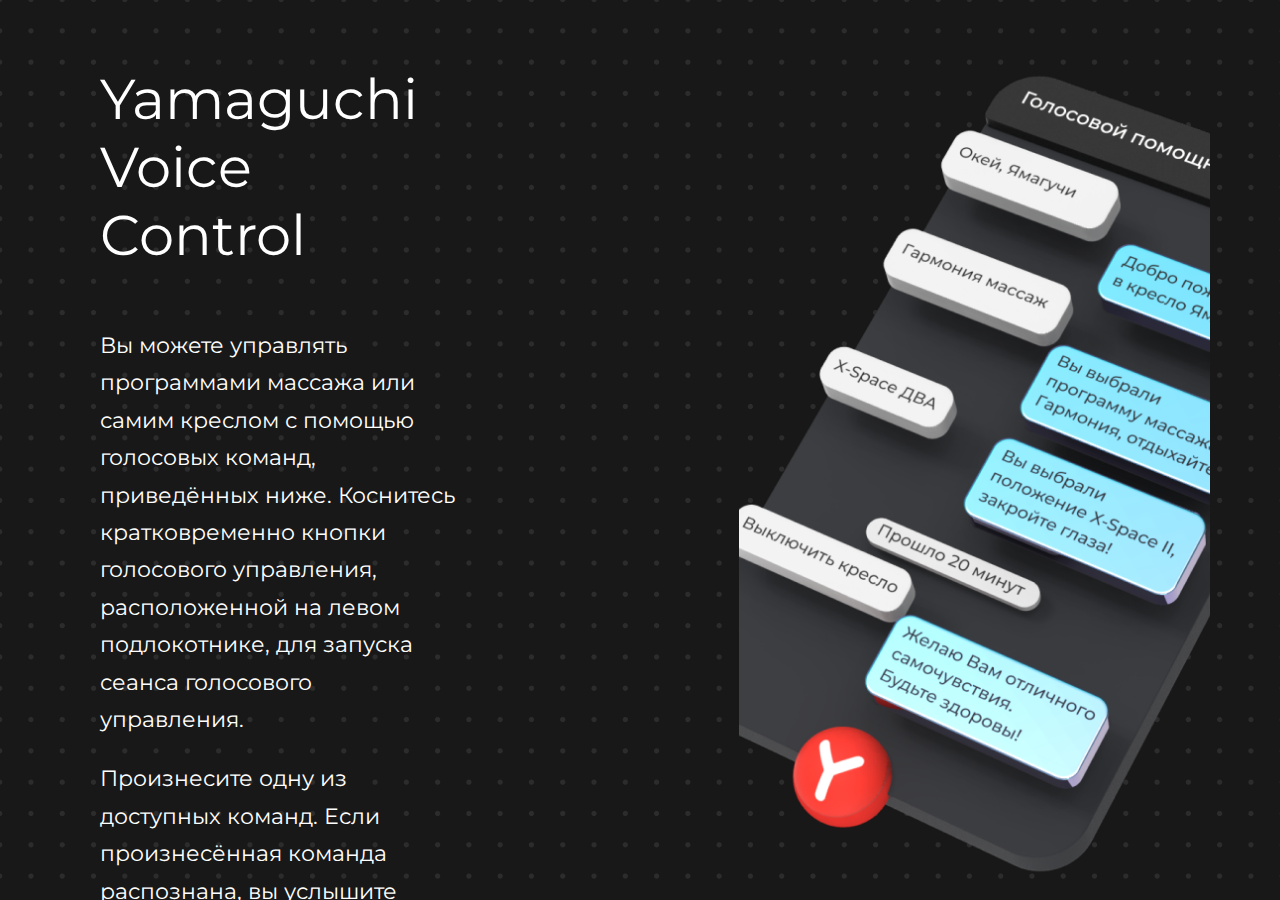
==== yamaguchiVoiceControl/index.html @ 277ee35d "add animation" ====
<!DOCTYPE html>
<html lang="en">
<head>
  <meta charset="UTF-8">
  <meta http-equiv="X-UA-Compatible" content="IE=edge">
  <meta name="viewport" content="width=device-width, initial-scale=1.0">
  <title>Yamaguchi test case</title>
  <link rel="preconnect" href="https://fonts.googleapis.com">
  <link rel="preconnect" href="https://fonts.gstatic.com" crossorigin>
  <link href="https://fonts.googleapis.com/css2?family=Montserrat:wght@400;900&display=swap" rel="stylesheet">

  <link rel="stylesheet" href="style.css">
</head>
<body>
  <!-- <div class="fake-content">
    <img src="../assets/voiceControlImages/fake.jpg" alt="">
  </div> -->
  <main class="main">
    <div class="container flex">
      <div class="information">
        <h1 class="title text">
          Yamaguchi <br> Voice Control 
        </h1>
        <p class="text text_small">Вы можете управлять программами массажа или самим креслом с помощью
           голосовых команд, приведённых ниже. Коснитесь кратковременно кнопки 
           голосового управления, расположенной на левом подлокотнике, для 
           запуска сеанса голосового управления.
        </p>
        <p class="text text_small">
          Произнесите одну из доступных команд. Если произнесённая команда
          распознана, вы услышите ответ и кресло приступит к выполнению 
          запроса.
        </p>
        <h2 class="text text_big-bold">
          СКАЖИ: <br>
           <span class="text text_big-bold_bigger">
              &#171;ОКЕЙ,ЯМАГУЧИ&#187;
           </span>
        </h2>
      </div>
      <div class="animation">
        <div class="levitation">
          <div class="girl"></div>
        </div>
        <div class="hole"></div>
      </div>
      <div class="wrapper">
        <div class="device"></div>
      </div>
    </div>
  </main>
</body>
</html>
---- yamaguchiVoiceControl/style.css ----
@import url("https://fonts.googleapis.com/css2?family=Montserrat:wght@400;900&display=swap");
@import "./keyframes.css";
/* @import "./mobil-style.css"; */

html,body {
  margin: 0;
  padding: 0;
  font-family: "Montserrat", sans-serif;
}

.fake-content {
  display: flex;
  justify-content: center;
  align-items: center;
  position: fixed;
  width: 100%;
  opacity: 0.2;
  z-index: 1;
}

.main {
  background: url("../assets/voiceControlImages/Vector.png");
  background-color: #181818;
  overflow: hidden;
  width: 100vw; 
  height: 100vh;
}

.container {
  /* width: 100%; */
  height: 100%;
  max-width: 1920px;
  /* height: 970px; */
  box-sizing: border-box;
  padding: 30px 80px 30px 100px;
  margin: 0 auto;
}

.flex {
  display: flex;
  justify-content: space-between;
}

.information {
  width: 32.7%;
}

.title {
  margin: 35px 0 58px;
  font-size: 56px;
  font-weight: 400;
  line-height: 68px;
}

.text {
  color: #FFFFFF;
}

.text_small {
  font-size: 22px;
  line-height: 37.4px;
}

.text_big-bold {
  margin-top: 21px;
  font-size: 45px;
  font-weight: 900;
  line-height: 70px;
}

.text_big-bold_bigger {
  font-size: 61px;
  margin-left: 50px;
}

.animation {
  display: flex;
  flex-direction: column;
  align-items: center;
  justify-content: space-between;
  width: 15%;
  height: 100%;
}

.levitation {
  position: relative;
  width: 100%;
  height:100%;
  padding: 10px;
  animation: levitation 3s alternate infinite;
  z-index: 3;
}

.girl {
  width: 100%;
  height: 0%;
  position: absolute;
  background: url("../assets/voiceControlImages/girl.png") no-repeat;
  background-size: 100%;
  background-position: top center;
  z-index: 3;
  animation: appearance 5s forwards;
  animation-delay: 3s;
}

.hole {
  width: 194px;
  height: 61px;
  background: #000000;
  border-radius: 50%;
  opacity: 0;
  z-index: 0;
  animation: increase 7s forwards;
  animation-delay: 1s;
}

.wrapper{
  width: 41%;
  height: 100%;
  padding: 10px;
  position: relative;
}

.device {
  background: url("../assets/voiceControlImages/device.png") no-repeat;
  background-size: cover;
  position: absolute;
  background-position: center;
  background-position-x: 22%;
  width: 100%;
  height: 100%;
}

@media screen and (min-width:320px) and (max-width: 425px){
  .main {
    height: auto;
    background: #181818;
    overflow-y: scroll;
  }

  .container {
    padding: 0 16px;
    position: relative;
  }
  
  .flex {
    flex-direction: column;
  }

  .information {
    width: 100%;
  }

  .title {
    font-size: 34px;
    line-height: 34px;
  }

  .text_small {
    font-size: 16px;
    line-height: 27px;
  }

  .text_big-bold {
    display: none;
  }

  .animation {
    width: 100%;
    height: 800px;
  }

  .girl {
    background-size: cover;
  }

   .wrapper {
    width: 100%;
    height: 1000px;
    /* flex: 0 1000px 100%; */
  }
  .device{
    background-size: cover;
  }
}
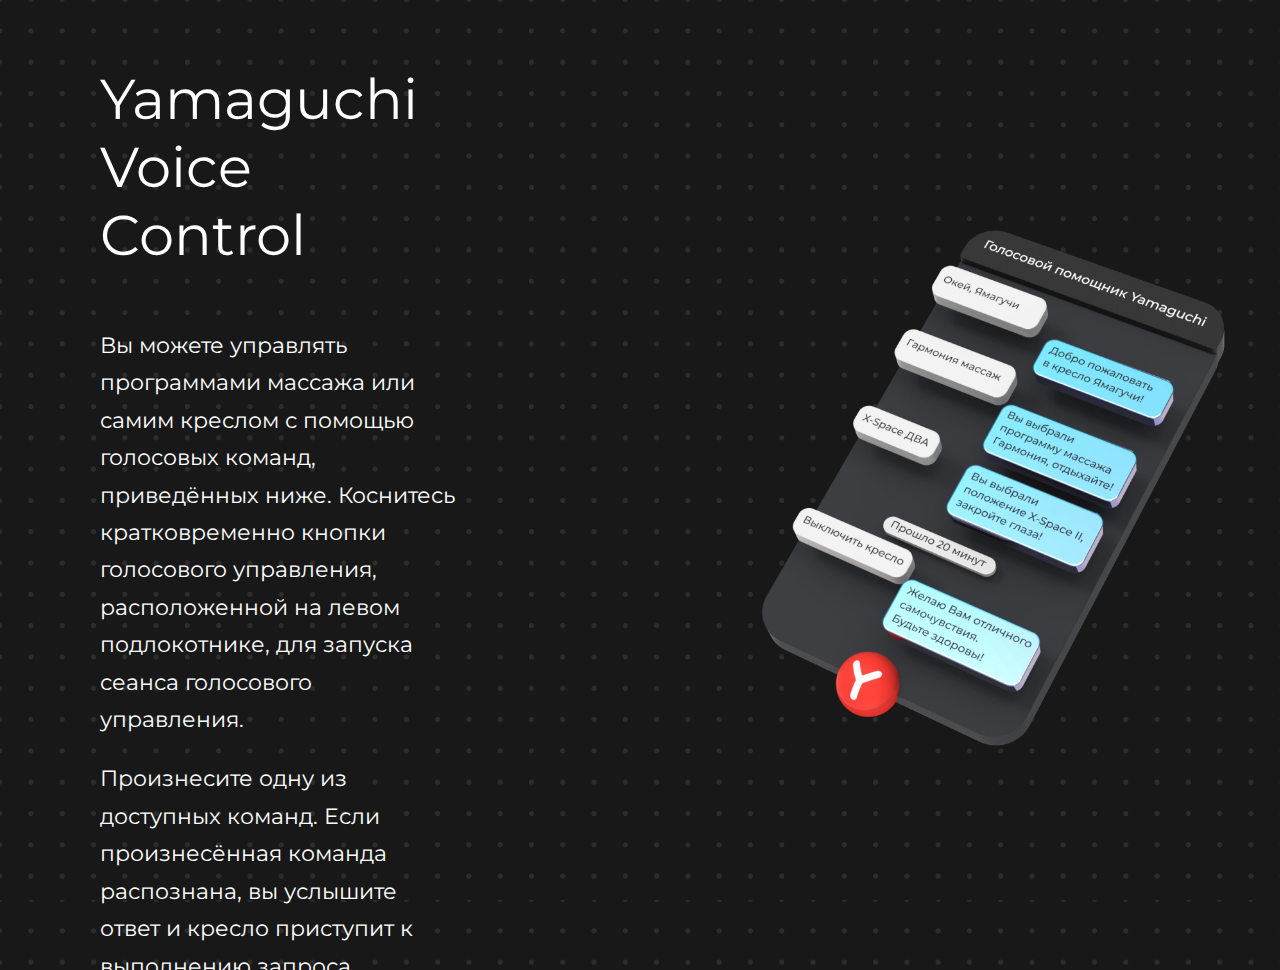
==== commit 0b6f65e0: "finish commit" ====
--- a/yamaguchiVoiceControl/index.html
+++ b/yamaguchiVoiceControl/index.html
@@ -5,15 +5,12 @@
   <meta http-equiv="X-UA-Compatible" content="IE=edge">
   <meta name="viewport" content="width=device-width, initial-scale=1.0">
   <title>Yamaguchi test case</title>
-  <link rel="preconnect" href="https://fonts.googleapis.com">
-  <link rel="preconnect" href="https://fonts.gstatic.com" crossorigin>
-  <link href="https://fonts.googleapis.com/css2?family=Montserrat:wght@400;900&display=swap" rel="stylesheet">
-
-  <link rel="stylesheet" href="style.css">
+  <link rel="stylesheet" href="./styles/style.css">
+  <link rel="stylesheet" href="./styles/mobil-style.css">
 </head>
 <body>
   <!-- <div class="fake-content">
-    <img src="../assets/voiceControlImages/fake.jpg" alt="">
+    <img src="./images/fake.jpg" alt="">
   </div> -->
   <main class="main">
     <div class="container flex">
@@ -34,15 +31,15 @@
         <h2 class="text text_big-bold">
           СКАЖИ: <br>
            <span class="text text_big-bold_bigger">
-              &#171;ОКЕЙ,ЯМАГУЧИ&#187;
+              &#171;ОКЕЙ, <span>ЯМАГУЧИ</span>&#187;
            </span>
         </h2>
       </div>
       <div class="animation">
-        <div class="levitation">
-          <div class="girl"></div>
+        <div class="animation__levitation">
+          <div class="animation__girl"></div>
         </div>
-        <div class="hole"></div>
+        <div class="animation__hole"></div>
       </div>
       <div class="wrapper">
         <div class="device"></div>
--- a/yamaguchiVoiceControl/styles/style.css
+++ b/yamaguchiVoiceControl/styles/style.css
@@ -0,0 +1,134 @@
+@import url("https://fonts.googleapis.com/css2?family=Montserrat:wght@400;900&display=swap");
+@import "./keyframes.css";
+
+html,body {
+  margin: 0;
+  padding: 0;
+  font-family: "Montserrat", sans-serif;
+}
+
+.fake-content {
+  display: flex;
+  justify-content: center;
+  align-items: center;
+  position: fixed;
+  width: 100%;
+  opacity: 0.2;
+  z-index: 1;
+}
+
+.main {
+  background: url("../images/Vector.png");
+  background-color: #181818;
+  overflow: hidden;
+  width: 100vw; 
+  height: 970px;
+}
+
+.container {
+  height: 100%;
+  max-width: 1920px;
+  box-sizing: border-box;
+  padding: 30px 80px 30px 100px;
+  margin: 0 auto;
+}
+
+.flex {
+  display: flex;
+  justify-content: space-between;
+}
+
+.information {
+  width: 32.7%;
+}
+
+.title {
+  margin: 35px 0 58px;
+  font-size: 56px;
+  font-weight: 400;
+  line-height: 68px;
+}
+
+.text {
+  color: #FFFFFF;
+}
+
+.text_small {
+  font-size: 22px;
+  line-height: 37.4px;
+}
+
+.text_big-bold {
+  margin-top: 21px;
+  font-size: 45px;
+  font-weight: 900;
+  line-height: 70px;
+}
+
+.text_big-bold_bigger {
+  font-size: 61px;
+  margin-left: 50px;
+}
+
+.animation {
+  display: flex;
+  flex-direction: column;
+  align-items: center;
+  justify-content: space-between;
+  width: 15%;
+  height: 100%;
+}
+
+.animation__levitation {
+  position: relative;
+  width: 100%;
+  height:100%;
+  padding: 10px;
+  animation: levitation 3s alternate infinite;
+  -webkit-animation: levitation 3s alternate infinite;
+  -moz-animation: levitation 3s alternate infinite;
+  z-index: 3;
+}
+
+.animation__girl {
+  width: 120%;
+  height: 0%;
+  position: absolute;
+  background: url("../images/girl.png") no-repeat;
+  background-position: top center;
+  z-index: 3;
+  animation: appearance 5s forwards;
+  animation-delay: 3s;
+  -webkit-animation: appearance 5s forwards;
+  -webkit-animation-delay: 3s;
+  -moz-animation: appearance 5s forwards;
+  -moz-animation-delay: 3s;
+}
+
+.animation__hole {
+  width: 194px;
+  height: 61px;
+  background: #000000;
+  border-radius: 50%;
+  opacity: 0;
+  z-index: 0;
+  animation: increase 7s forwards;
+  animation-delay: 1s;
+  -webkit-animation: increase 7s forwards;
+  -webkit-animation-delay: 1s;
+  -moz-animation: increase 7s forwards;
+  -moz-animation-delay: 1s;
+}
+
+.wrapper{
+  width: 41%;
+  height: 100%;
+}
+
+.device{
+  background: url("../images/device.png") no-repeat;
+  background-size: contain; 
+  background-position: center center;
+  width: 120%;
+  height: 100%;
+}
--- a/yamaguchiVoiceControl/styles/mobil-style.css
+++ b/yamaguchiVoiceControl/styles/mobil-style.css
@@ -0,0 +1,65 @@
+@import url("https://fonts.googleapis.com/css2?family=Montserrat:wght@400;900&display=swap");
+@import "./keyframes.css";
+
+@media screen and (min-width:320px) and (max-width: 425px){
+  .main {
+    height: auto;
+    background: #181818;
+    overflow-x: hidden;
+    overflow-y: scroll;
+  }
+
+  .container {
+    padding: 0 16px;
+  }
+  
+  .flex {
+    flex-direction: column;
+  }
+
+  .information {
+    width: 100%;
+  }
+
+  .title {
+    font-size: 34px;
+    line-height: 34px;
+  }
+
+  .text_small {
+    font-size: 16px;
+    line-height: 27px;
+  }
+
+  .text_big-bold {
+    font-size: 39px;
+    line-height: 35px;
+  }
+
+  .text_big-bold_bigger {
+    margin-left:0;
+  }
+
+  .text_big-bold_bigger span{
+    font-size: 50px;
+  }
+
+  .animation {
+    width: 100%;
+    height: 800px;
+  }
+
+  .animation__girl {
+    background-size: 100%;
+    background-position-x: 20%;
+  } 
+
+   .wrapper {
+    width: 100%;
+    height: 424px;
+  }
+  
+  .device {
+    width: 130%;
+  }
+}